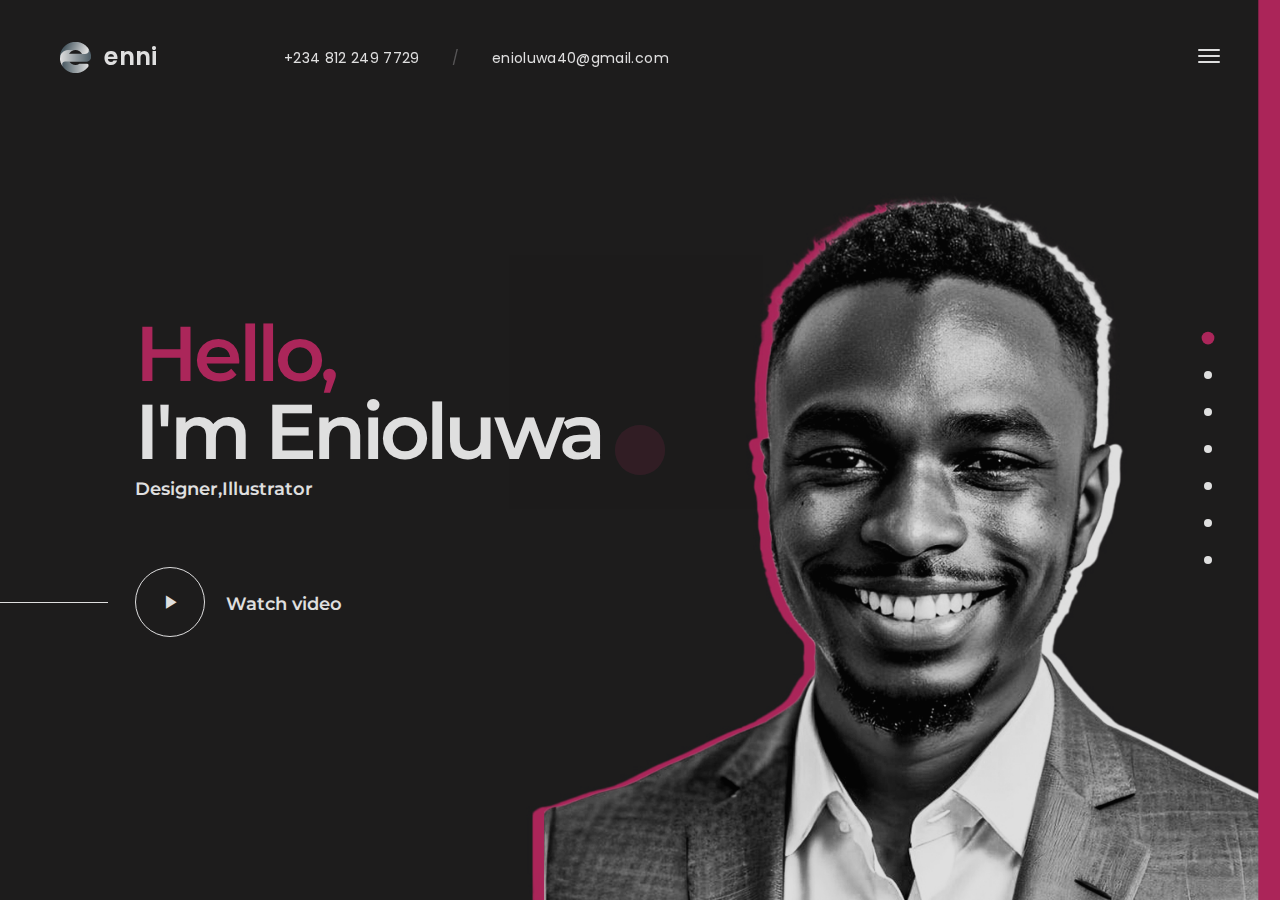
==== index.html @ 9df70bb2 "new commit" ====
<!DOCTYPE HTML>
<html lang="en">

<head>
  <meta charset="utf-8">
  <meta name="viewport" content="width=device-width, initial-scale=1">
  <meta name="description" content="">
  <meta name="author" content="">

  <!-- Favicons -->
  <link rel="shortcut icon" href="favicon.png">
  <link rel="apple-touch-icon" href="apple-touch-icon.png">
  <link rel="apple-touch-icon" sizes="72x72" href="apple-touch-icon-72x72.png">
  <link rel="apple-touch-icon" sizes="114x114" href="apple-touch-icon-114x114.png">

  <title>Enni - One page HTML Template</title>

  <!-- Styles -->
  <link href="https://fonts.googleapis.com/css?family=Montserrat:500,600,700&display=swap" rel="stylesheet">
  <link href="https://fonts.googleapis.com/css?family=Poppins:300,400,400i&display=swap" rel="stylesheet">
  <link href="css/style.css" rel="stylesheet" media="screen">
</head>

<body>
  <div class="animsition">
    <div class="loader">
      <div class="spinner">
        <div class="double-bounce1"></div>
        <div class="double-bounce2"></div>
      </div>
    </div>

    <!-- Content CLick Capture-->

    <div class="click-capture"></div>

    <!-- Sidebar Menu-->

    <div class="menu">
      <span class="close-menu icon-cross2 right-boxed"></span>
      <ul class="menu-list right-boxed">
        <li data-menuanchor="page1">
          <a href="#page1">Home</a>
        </li>
        <li data-menuanchor="page2">
          <a href="#page2">Specialization</a>
        </li>
        <li data-menuanchor="page3">
          <a href="#page3">Resume</a>
        </li>
        <li data-menuanchor="page4">
          <a href="#page4">My Works</a>
        </li>
        <li data-menuanchor="page7">
          <a href="#page7">Testimonials</a>
        </li>
        <li data-menuanchor="page8">
          <a href="#page8">Contact</a>
        </li>
      </ul>
      <div class="menu-footer right-boxed">
        <div class="social-list">
          <a href="" class="icon ion-social-twitter"></a>
          <a href="" class="icon ion-social-facebook"></a>
          <a href="" class="icon ion-social-googleplus"></a>
          <a href="" class="icon ion-social-linkedin"></a>
          <a href="" class="icon ion-social-dribbble-outline"></a>
        </div>
        <div class="copy">© enni 2022. All Rights Reseverd</div>
      </div>
    </div>

    <!-- Navbar -->

    <header class="navbar navbar-fullpage boxed">
      <div class="navbar-bg"></div>
      <a class="brand" href="#">
        <img alt="" src="images/brand.png">
        <div class="brand-info">
          <div class="brand-name">enni</div>
        </div>
      </a>

      <button type="button" class="navbar-toggle" data-toggle="collapse" data-target="#navbar-collapse"
        aria-expanded="false">
        <span class="icon-bar"></span>
        <span class="icon-bar"></span>
        <span class="icon-bar"></span>
      </button>

      <div class="contacts d-none d-md-block">
        <div class="contact-item">
          +234 812 249 7729
        </div>
        <div class="contact-item spacer">
          /
        </div>
        <div class="contact-item">
          <a href="mailto:enioluwa40@gmail.com">enioluwa40@gmail.com</a>
        </div>
      </div>
    </header>
    
    <div class="pagepiling">
      <div data-anchor="page1" class="pp-scrollable text-white section section-1">
        <div class="scroll-wrap">
          <div class="section-bg" style="background-image:url(images/bg/main.jpg);"></div>
          <div class="scrollable-content">
            <div class="vertical-centred">
              <div class="boxed boxed-inner">
                <div class="boxed">
                  <div class="container">
                    <div class="intro">
                      <div class="row">
                        <div class="col-md-8 col-lg-6">
                          <h2 class="display-2 text-white  wow fadeIn" data-wow-delay="0.5s"><span
                              class="text-primary">Hello,</span> <br>I'm Enioluwa</h2> 
                          <h6>Designer,Illustrator<h6>
                          <a class="popup-youtube" href="https://www.youtube.com/watch?v=8lq9DuwXoKM"><span
                              class="icon ion-ios-play"></span>Watch video </a>
                        </div>
                      </div>
                    </div>
                  </div>
                </div>
              </div>
            </div>
          </div>
        </div>
      </div>
      <div data-anchor="page2" class="pp-scrollable section section-2">
        <div class="scroll-wrap">
          <div class="scrollable-content">
            <div class="vertical-title text-white  d-none d-lg-block"><span>what I do</span></div>
            <div class="vertical-centred">
              <div class="boxed boxed-inner">
                <div class="boxed">
                  <div class="container">
                    <div class="intro">
                      <h2 class="title mb-5 pb-5"> <span class="text-primary">My</span> specialization</h2>
                      <div class="row-specialization row">
                        <div class="col-specialization col-md-6 col-lg-4">
                          <span class="icon-specialization icon-laptop-phone"></span>
                          <h4 class="text-uppercase">graphic Design</h4>
                          <p>My background includes corporate, agency and freelance graphic design experience, with a
                            history of leading print, and digital design projects. I
                            have worked on nationwide marketing, advertising, product launch and image campaigns for
                            popular brands and companies as well as startups and mid-size businesses.</p>
                        </div>
                        <div class="col-specialization col-md-6 col-lg-4">
                          <span class="icon-specialization icon-smartphone-embed"></span>
                          <h4 class="text-uppercase">Brand Design</h4>
                          <p> One of my best skills is the
                            ability to take the client’s ideas and make them come to life on the computer. I work well
                            with a team and I am just as effective working on my own without being distracted or losing
                            site of the task at hand.</p>
                        </div>
                        <div class="col-specialization col-md-6 col-lg-4">
                          <span class="icon-specialization icon-diamond2"></span>
                          <h4 class="text-uppercase">Illustration</h4>
                          <p>
                            In my current role as an Illustrator I work with clients to determine their needs
                            develop a mock sketch for review and then create a finished product; these illustrations are
                            used for various purposes including advertising books and personal artwork.</p>
                        </div>
                      </div>
                      <div class="view-all">
                        <a download="" href="Enioluwa Oyedemi-CV.pdf">
                          Download resume
                        </a>
                      </div>
                    </div>
                  </div>
                </div>
              </div>
            </div>
          </div>
        </div>
      </div>
      <!-- <div data-anchor="page3" class="pp-scrollable text-white section section-3"> -->
      <!-- <div class="scroll-wrap">
          <div class="section-bg mask" style="background-image:url(images/bg/resume.jpg);"></div>
          <div class="scrollable-content">
            <div class="vertical-title d-none d-lg-block"><span>resume</span></div>
            <div class="vertical-centred">
              <div class="boxed boxed-inner">
                <div class="boxed">
                  <div class="container">
                    <div class="intro">
                      <div class="row row-resume">
                        <div class="col-md-6 fadeY fadeY-1">
                          <h2 class="resume-header title">Education</h2>
                          <div class="col-resume">
                            <div class="resume-content">
                              <div class="resume-inner">
                                <div class="resume-row">
                                  <h6 class="resume-type">Specialization course</h6>
                                  <i class="resume-study">University of studies, Poland, Cracow<br>Jan 2004 - Dec
                                    2006</i>
                                  <p class="resume-text">Lorem ipsum dolor sit amet, consectetur adipisicing elit. Minus
                                    nobis animi assumenda sint recusandae! Dolor placeat debitis animi illum quo
                                    repellendus pariatur, enim</p>
                                </div>
                                <div class="resume-row">
                                  <h6 class="resume-type">Academy course</h6>
                                  <i class="resume-study">University of studies, Poland, Cracow<br>Jan 2004 - Dec
                                    2006</i>
                                  <p class="resume-text">Lorem ipsum dolor sit amet, consectetur adipisicing elit. Minus
                                    nobis animi assumenda sint recusandae! Dolor placeat debitis animi illum quo
                                    repellendus pariatur, enim </p>
                                </div>
                              </div>
                            </div>
                          </div>
                        </div>
                        <div class="col-md-6 pt-md-5 mt-md-5 fadeY fadeY-2">
                          <h2 class="resume-header title">Experience</h2>
                          <div class="col-resume">
                            <div class="resume-content">
                              <div class="resume-inner">
                                <div class="resume-row">
                                  <h6 class="resume-type">WEBDESIGNER & FRONT-END</h6>
                                  <i class="resume-study">University of studies, Poland, Cracow<br>Jan 2004 - Dec
                                    2006</i>
                                  <p class="resume-text">Lorem ipsum dolor sit amet, consectetur adipisicing elit. Minus
                                    nobis animi assumenda sint recusandae! Dolor placeat debitis animi illum quo
                                    repellendus pariatur, enim</p>
                                </div>
                                <div class="resume-row">
                                  <h6 class="resume-type">WORDPRESS DEVELOPER</h6>
                                  <i class="resume-study">University of studies, Poland, Cracow<br>Jan 2004 - Dec
                                    2006</i>
                                  <p class="resume-text">Lorem ipsum dolor sit amet, consectetur adipisicing elit. Minus
                                    nobis animi assumenda sint recusandae! Dolor placeat debitis animi illum quo
                                    repellendus pariatur, enim</p>
                                </div>
                              </div>
                            </div>
                          </div>
                        </div>
                      </div>
                    </div>
                  </div>
                </div>
              </div>
            </div>
          </div>
        </div> -->
      <!-- </div> -->
      <div data-anchor="page4" class="pp-scrollable section section-4">
        <div class="scroll-wrap">
          <div class="section-bg bg-about" style="background-image:url(images/bg/about.jpg);"></div>
          <div class="scrollable-content">
            <div class="vertical-title text-white  d-none d-lg-block"><span>about me</span></div>
            <div class="vertical-centred">
              <div class="boxed boxed-inner">
                <div class="boxed">
                  <div class="container">
                    <div class="intro">
                      <div class="row align-items-center">
                        <div class="col-lg-6 offset-xl-1">
                          <div class="experience-box">
                            <div class="experience-content">
                              <div class="experience-number">5</div>
                              <div class="experience-info">
                                <div>Years<br>Experience<br>Working</div>
                              </div>
                            </div>
                          </div>
                        </div>
                        <div class="col-lg-5 mt-5 mt-xl-0">
                          <h2 class="title"> <span class="text-primary">About</span> me</h2>
                          Enthusiastic Graphic web designer eager to contribute to team success through hard work,
                          attention to detail and excellent organizational skills.
                          <br><br>
                          Clear understanding of design principles and training in different design softwares.
                          Motivated to learn, grow and excel in organization.
                          <div class="progress-bars">
                            <div class="clearfix">
                              <div class="number float-left">Graphic Design</div>
                              <div class="number float-right">90%</div>
                            </div>
                            <div class="progress">
                              <div class="progress-bar-wrp">
                                <div class="progress-bar" role="progressbar" style="width: 90%" aria-valuenow="0"
                                  aria-valuemin="0" aria-valuemax="100"></div>
                              </div>
                            </div>
                            <div class="clearfix">
                              <div class="number float-left">Brand Design</div>
                              <div class="number float-right">85%</div>
                            </div>
                            <div class="progress">
                              <div class="progress-bar-wrp">
                                <div class="progress-bar" role="progressbar" style="width: 85%" aria-valuenow="25"
                                  aria-valuemin="0" aria-valuemax="100"></div>
                              </div>
                            </div>
                            <div class="clearfix">
                              <div class="number float-left">Illustration</div>
                              <div class="number float-right">80%</div>
                            </div>
                            <div class="progress">
                              <div class="progress-bar-wrp">
                                <div class="progress-bar" role="progressbar" style="width: 80%" aria-valuenow="25"
                                  aria-valuemin="0" aria-valuemax="100"></div>
                              </div>
                            </div>
                          </div>
                        </div>
                      </div>
                    </div>
                  </div>
                </div>
              </div>
            </div>
          </div>
        </div>
      </div>
      <div data-anchor="page5" class="pp-scrollable text-white section section-5">
        <div class="scroll-wrap">
          <div class="bg-changer">
            <div class="section-bg" style="background-image:url(images/bg/project3.jpg);"></div>
            <div class="section-bg" style="background-image:url(images/bg/project2.jpg);"></div>
            <div class="section-bg" style="background-image:url(images/bg/project1.jpg);"></div>
            <div class="section-bg" style="background-image:url(images/bg/project4.jpg);"></div>
          </div>
          <div class="scrollable-content">
            <div class="vertical-title  d-none d-lg-block"><span>my works</span></div>
            <div class="vertical-centred">
              <div class="boxed boxed-inner">
                <div class="boxed">
                  <div class="container">
                    <div class="intro">
                      <div class="row">
                        <div class="col-md-12">
                          <div class="project-row">
                            <a class="active" href="project-graphic.html">
                              <span class="project-number">01</span>
                              <h2 class="project-title">Graphic Design</h2>

                            </a>
                          </div>
                          <div class="project-row">
                            <a href="project-detail.html">
                              <span class="project-number">02</span>
                              <h2 class="project-title">Branding</h2>

                            </a>
                          </div>
                          <div class="project-row">
                            <a href="project-illust.html">
                              <span class="project-number">03</span>
                              <h2 class="project-title">Illustration</h2>

                            </a>
                          </div>
                          <div class="project-row">
                            <a href="project-illustration.html">
                              <span class="project-number">04</span>
                              <h2 class="project-title">Motion Design</h2>

                            </a>
                          </div>
                         
                        </div>
                      </div>
                    </div>
                  </div>
                </div>
              </div>
            </div>
          </div>
        </div>
      </div>
      <div data-anchor="page6" class="pp-scrollable section section-6">
        <div class="scroll-wrap">
          <div class="scrollable-content">
            <div class="vertical-title text-white d-none d-lg-block"><span>partners</span></div>
            <div class="vertical-centred">
              <div class="boxed boxed-inner">
                <div class="boxed">
                  <div class="container">
                    <div class="intro">
                      <h2 class="title text-white"><span class="text-primary">Trusted</span> from Clients</h2>
                      <div class="row row-partners">
                        <div class="col-sm-6 col-md-4 col-xl-3 col-partner">
                          <div class="partner-inner"><img alt="" src="images/partners/1.png"></div>
                        </div>
                        <div class="col-sm-6 col-md-4 col-xl-3 col-partner">
                          <div class="partner-inner"><img alt="" src="images/partners/2.png"></div>
                        </div>
                        <div class="col-sm-6 col-md-4 col-xl-3 col-partner">
                          <div class="partner-inner"><img alt="" src="images/partners/3.png"></div>
                        </div>
                        <div class="col-sm-6 col-md-4 col-xl-3 col-partner">
                          <div class="partner-inner"><img alt="" src="images/partners/4.png"></div>
                        </div>
                        <div class="col-sm-6 col-md-4 col-xl-3 col-partner">
                          <div class="partner-inner"><img alt="" src="images/partners/5.png"></div>
                        </div>
                        <div class="col-sm-6 col-md-4 col-xl-3 col-partner">
                          <div class="partner-inner"><img alt="" src="images/partners/6.png"></div>
                        </div>
                        <div class="col-sm-6 col-md-4 col-xl-3 col-partner">
                          <div class="partner-inner"><img alt="" src="images/partners/7.png"></div>
                        </div>
                        <div class="col-sm-6 col-md-4 col-xl-3 col-partner">
                          <div class="partner-inner"><img alt="" src="images/partners/8.png"></div>
                        </div>
                        <div class="col-sm-6 col-md-4 col-xl-3 col-partner">
                          <div class="partner-inner"><img alt="" src="images/partners/9.png"></div>
                        </div>
                        <div class="col-sm-6 col-md-4 col-xl-3 col-partner">
                          <div class="partner-inner"><img alt="" src="images/partners/10.png"></div>
                        </div>
                        <div class="col-sm-6 col-md-4 col-xl-3 col-partner">
                          <div class="partner-inner"><img alt="" src="images/partners/11.png"></div>
                        </div>
                        <div class="col-sm-6 col-md-4 col-xl-3 col-partner">
                          <div class="partner-inner"><img alt="" src="images/partners/12.png"></div>
                        </div>
                      </div>
                    </div>
                  </div>
                </div>
              </div>
            </div>
          </div>
        </div>
      </div>
      <div data-anchor="page7" class="pp-scrollable text-white section section-7">
        <div class="scroll-wrap">
          <div class="section-bg" style="background-image:url(images/bg/reviews.jpg);"></div>
          <div class="bg-quote"></div>
          <div class="scrollable-content">
            <div class="vertical-title  d-none d-lg-block"><span>testimonials</span></div>
            <div class="vertical-centred">
              <div class="boxed boxed-inner">
                <div class="boxed">
                  <div class="container">
                    <div class="intro">
                      <div class="review-carousel owl-carousel">
                        <div class="review-carousel-item">
                          <div class="review-row">
                            <div class="row">
                              <div class="col-md-5">
                                <div class="review-author">
                                  <div class="author-name">Preye Imabibo</div>
                                  <i>Chef de Cuisine - d'foodie kitchen</i>
                                </div>
                              </div>
                              <div class="col-md-7 text">
                                <p>"It’s like you read my mind with this lovely illustration. I love it. Thank you!"
                                </p>
                              </div>
                            </div>
                          </div>
                          <div class="review-row">
                            <div class="row">
                              <div class="col-md-5">
                                <div class="review-author">
                                  <div class="author-name">Kehinde Beyioku</div>
                                  <i>HR Business Partner, WorkForce Group</i>
                                </div>
                              </div>
                              <div class="col-md-7 text">
                                <p>Enioluwa is very coordinated, talented and creative professional who knows his
                                  onions. Having had mentoring session with him, he is very reliable, willing and open
                                  to learning and one who continually seeks to improve and develop personally,
                                  functionally and in whatever team he belong. He is always a positive addition to any
                                  project or team</p>
                              </div>
                            </div>
                          </div>
                          <div class="review-row">
                            <div class="row">
                              <div class="col-md-5">
                                <div class="review-author">
                                  <div class="author-name">Mayowa Olaleye</div>
                                  <i>Creative lead, ForeMedia Group</i>
                                </div>
                              </div>
                              <div class="col-md-7 text">
                                <p>Enioluwa expertly filled the Creative Designer role for my company’s recruitment. We
                                  hired him after seeing his online portfolio, and since then, he has completed numerous
                                  projects without any flaw.

                                  He is the most profound person I have met, and his ability to tackle any design
                                  problem is remarkable.

                                  Enioluwa will be a valuable asset to any company.</p>
                              </div>
                            </div>
                          </div>
                        </div>


                      </div>
                    </div>
                  </div>
                </div>
              </div>
            </div>
          </div>
        </div>
      </div>
      <div data-anchor="page8" class="pp-scrollable section section-8">
        <div class="scroll-wrap">
          <div class="section-bg" style="background-image:url(images/bg/contact.jpg);"></div>
          <div class="scrollable-content">
            <div class="vertical-title text-white d-none d-lg-block"><span>contact</span></div>
            <div class="vertical-centred">
              <div class="boxed boxed-inner">
                <div class="boxed">
                  <div class="container">
                    <div class="intro overflow-hidden">
                      <div class="row">
                        <div class="col-md-6">
                          <h2 class="title"><span class="text-primary">Ibadan</span>, Nigeria</h2>

                          <section class="contact-address">
                            <h3><a class="mail" href="mailto:enioluwa40@gmail.com"> enioluwa40@gmail.com</a></h3>
                            <h3><span class="phone">+234 812 249 7729</span></h3>
                          </section>
                        </div>
                        <div class="col-md-6">
                          <div class="contact-info">
                            <form class="js-form" novalidate="novalidate">
                              <div class="row">
                                <div class="form-group col-sm-6">
                                  <input type="text" name="name" required="" placeholder="Name*" aria-required="true">
                                </div>
                                <div class="form-group col-sm-6">
                                  <input type="email" required="" name="email" placeholder="Email*">
                                </div>
                                <div class="form-group col-sm-12">
                                  <input type="text" name="subject" placeholder="Subject (Optinal)">
                                </div>
                                <div class="form-group col-sm-12">
                                  <textarea name="message" required="" placeholder="Message*"></textarea>
                                </div>
                                <div class="form-group form-group-message col-sm-12">
                                  <span id="success" class="text-primary">Thank You, your message is successfully
                                    sent!</span>
                                  <span id="error" class="text-primary">Sorry, something went wrong </span>
                                </div>
                                <div class="col-sm-12"><button type="submit" class="btn">Contact me</button></div>
                              </div>
                            </form>
                          </div>
                        </div>
                      </div>
                    </div>
                  </div>
                </div>
              </div>
            </div>
          </div>
        </div>
      </div>
    </div>
  </div>
  <!-- jQuery -->

  <script src="js/jquery.min.js"></script>
  <script src="js/wow.min.js"></script>
  <script src="js/smoothscroll.js"></script>
  <script src="js/animsition.js"></script>
  <script src="js/jquery.validate.min.js"></script>
  <script src="js/jquery.magnific-popup.min.js"></script>
  <script src="js/owl.carousel.min.js"></script>
  <script src="js/jquery.pagepiling.min.js"></script>

  <!-- Scripts -->
  <script src="js/scripts.js"></script>
</body>

</html>
---- css/style.css ----
/* ------------------------------------------------------------------------------

  Template Name: Ramsay
  Description: Ramsay - Creative Personal Onepage HTML Template
  Author: Paul_tf
  Author URI: http://themeforest.net/user/paul_tf
  Version: 1.0
  
  1.  Global

      1.1 General
      1.2 Typography
      1.3 Fields
      1.4 Buttons
      1.5 Icons
      1.6 Loader
      1.7 Helpers

  2.  Navbar 

      2.1 Navbar elements
      2.2 Sidebar Menu
      
  3.  Homepage

      3.1 Sections
      3.2 Section Specialization
      3.3 Section Resume
      3.4 Section About
      3.5 Section Projects
      3.6 Section Partners
      3.7 Section Testimonials

  4. Project Detail

  5. Responsive styles

      5.1 Min width 576px
      5.2 Min width 768px
      5.3 Min width 992px
      5.4 Min height 500px
      5.5 Min height 600px
      5.6 Min height 700px



/*-------------------------------------------------------------------------------
 1. Global
-------------------------------------------------------------------------------*/



/* 1.1 General */



@import url('bootstrap.min.css');
@import url('bootstrap-grid.min.css');
@import url('animate.css');
@import url('ionicons.min.css');
@import url('linearicons.css');
@import url('animsition.css');
@import url('magnific-popup.css');
@import url('jquery.pagepiling.css');
@import url('owl.carousel.css');


html{
  font-size: 12px;
  -webkit-font-smoothing: antialiased;
}

body{
  font-family: 'Poppins', sans-serif;
  font-size: 1rem;
  font-weight: 400;
  letter-spacing: 0.025em;
  line-height: 1.9428;
  color: #717171;
  background: #1b1b1b;
  -webkit-overflow-scrolling:touch;
}

::-webkit-scrollbar{
  width: 8px;
  height: 8px;
}

::-webkit-scrollbar-thumb {
  cursor: pointer;
  background: #c32865;
}

::selection{
  background-color:#c32865;
  color:#fff;
}

-webkit-::selection{
    background-color:#c32865;
    color:#fff;
}

::-moz-selection{
    background-color:#c32865;
    color:#fff;
}



/* 1.2 Typography */



h1,
.h1{ 
  font-family: 'Montserrat', sans-serif;
  font-weight: 700;
  font-size: 3.428rem;
  line-height: 1.2;
  font-weight: 600;
  color: #fff;
  letter-spacing: -0.025em;
  margin:0.5em 0;
}

h2,
.h2{ 
  font-family: 'Montserrat', sans-serif;
  font-weight: 600;
  font-size: 3.371rem;
  line-height: 1.166;
  color: #fff;
  letter-spacing: 0;
  margin:2.6rem 0;
}

h3,
.h3{
  font-family: 'Montserrat', sans-serif;
  font-weight: 600;
  font-size: 2.142rem;
  line-height: 1.2;
  letter-spacing: -0.05em;
  color: #fff;
  margin:2.6rem 0;
}

h4,
.h4{
  font-family: 'Montserrat', sans-serif;
  font-weight: 600;
  font-size: 1.714rem;
  line-height: 1.25;
  letter-spacing: 0.025em;
  color: #fff;
  margin:2.6rem 0;
}

h5,
.h5{
  font-family: 'Montserrat', sans-serif;
  font-weight: 600;
  font-size: 1.571rem;
  line-height: 1.1;
  letter-spacing:0;
  color: #fff;
  margin:2.6rem 0;
}

h6,
.h6{
  font-family: 'Montserrat', sans-serif;
  font-weight: 600;
  font-size: 1.285rem;
  line-height: 1.3333;
  letter-spacing:0;
  color: #fff;
  margin:0.6rem 0;
}

h1 a,
.h1 a,
h2 a,
.h2 a,
h3 a,
.h3 a,
h4 a,
.h4 a,
h5 a,
.h5 a,
h6 a,
.h6 a{
  color:inherit;
}

h1 a:hover,
.h1 a:hover,
h2 a:hover,
.h2 a:hover,
h3 a:hover,
.h3 a:hover,
h4 a:hover,
.h4 a:hover,
h5 a:hover,
.h5 a:hover,
h6 a:hover,
.h6 a:hover{
  text-decoration: none;
}


strong{
  font-weight: 600;
}

p,
blockquote{
  margin-bottom: 2.6rem;
}

blockquote{
  font-size: 1.714rem;
  letter-spacing: 0.025em;
  line-height: 1.5;
  padding: 0;
  width: 80%;
  padding-left: 6.8rem;
  border-left: 0.3rem solid #c32865;
  margin-top: 5rem;
  color:#fff;
}

cite{
  display: block;
  color: #fff;
  font-weight: 600;
  letter-spacing: 0;
  font-style: normal;
}

a {
  color:#c32865;
  -webkit-transition: color .3s ease-out;
       -o-transition: color .3s ease-out;
          transition: color .3s ease-out;
}

a:hover {
  color:#c32865;
  outline: none;
}


a:focus{
  text-decoration: none;
}


/* 1.3 Fields */



input[type='text'],
input[type='address'],
input[type='url'],
input[type='password'],
input[type='email'],
input[type="search"],
input[type="tel"],
textarea{
  display: inline-block;
  width:100%;
  font-size: 1rem;
  border-radius: 0.75em;
  color: #fff;
  background-color:#2f2f2f;
  border:0;
  border-radius: 0;
  padding: 0.7rem 1rem 0.7rem;
  -webkit-box-shadow: 0 0 25px rgba(0,0,0,0.5);
          box-shadow: 0 0 25px rgba(0,0,0,0.5);
      -webkit-appearance: none;
  -webkit-transition: all .15s;
       -o-transition: all .15s;
          transition: all .15s;
}

textarea{
  padding-top: 0.8rem;
  height: 15rem;
  resize:none;
  -webkit-transition: all .3s;
       -o-transition: all .3s;
          transition: all .3s;
}

input[type='text']:focus,
input[type='address']:focus,
input[type='url']:focus,
input[type='password']:focus,
input[type='email']:focus,
input[type="search"]:focus,
input[type="tel"]:focus,
textarea:focus{
  border-color: #c32865;
  outline: 0;
  color: #fff;
}


input::-moz-placeholder {
  color: #999999;
  opacity: 1;
}

input:-ms-input-placeholder {
  color: #999;
}

input::-webkit-input-placeholder {
  color: #999;
}

textarea::-moz-placeholder{
  color: #999;
  opacity: 1;
}

textarea:-ms-input-placeholder {
  color: #999;
}

textarea::-webkit-input-placeholder {
  color: #999;
}

.form-group{
  margin-bottom: 30px;
}

label.error{
  color: #fff;
  margin:0.8rem 0 0;
}



/* 1.4 Buttons */



.btn{
  color:#fff;
  letter-spacing: 0.025em;
  font-size: 1rem;
  display: inline-block;
  border:0;
  border-radius: 0;
  padding: 1.1em 2.28em 1em;
  background-color: #c32865;
  text-decoration: none;
  -webkit-transition: all .3s ease-out!important;
          transition: all .3s ease-out!important;
}

.btn:hover,
.btn:focus{
  background-color:#f5468b;
  color: #fff;
  -webkit-box-shadow:none;
  box-shadow: none;
  outline: none!important;
}



/* 1.5 Icons */



.icon{
  display: inline-block;
}

.ion-ios-play{
  position:relative;
  width: 5rem;
  height: 5rem;
  padding-left: 0.2rem;
  line-height: 5rem;
  text-align:center;
  border:1px solid #fff;
  border-radius: 50%;
  font-size: 1.5rem;
  margin-right:1.5rem;
  margin-top: 4rem;
  color: #fff;
  transition: all .3s ease-out;
}

.ion-ios-play:hover{
  color: #c32865;
  border: 1px solid #c32865;
}

.ion-ios-play:after {
  content: '';
  position: absolute;
  right: 100%;
  top:50%;
  height: 1px;
  width: 99999rem;
  background: #fff;
  margin-right: 2rem;
}



/* 1.6 Preloader */



.animsition{
  position:absolute;
  z-index: 1000;
  left: 0;
  width: 100%;
  top:0;
  height: 100%;
}

.loader{
  position: fixed;
  overflow: hidden;
  z-index: 1000;
  left: 0;
  top: 0;
  width: 100%;
  height: 100%;
  background:#1b1b1b;
  color:#4b4b4b;
  text-align: center;
}

.spinner {
  position: absolute;
  top: 50%;
  left: 50%;
  width: 50px;
  height: 50px;
  -webkit-transform: translate(-50%, -50%);
  -moz-transform: translate(-50%, -50%);
  -ms-transform: translate(-50%, -50%);
  -o-transform: translate(-50%, -50%);
  transform: translate(-50%, -50%);
}

.double-bounce1, .double-bounce2 {
  width: 100%;
  height: 100%;
  border-radius: 50%;
  background-color: #c32865;
  opacity: 0.6;
  position: absolute;
  top: 0;
  left: 0;
  -webkit-animation: sk-bounce 2.0s infinite ease-in-out;
  animation: sk-bounce 2.0s infinite ease-in-out;
}

.double-bounce2 {
  -webkit-animation-delay: -1.0s;
  animation-delay: -1.0s;
}

@-webkit-keyframes sk-bounce {
  0%, 100% { -webkit-transform: scale(0.0) }
  50% { -webkit-transform: scale(1.0) }
}

@keyframes sk-bounce {
  0%, 100% { 
    transform: scale(0.0);
    -webkit-transform: scale(0.0);
  } 50% { 
    transform: scale(1.0);
    -webkit-transform: scale(1.0);
  }
}



/* 1.7 Helpers */





.text-muted{
  color: #999!important;
}

.text-white{
  color: #fff;
}

.text-primary{
  color:#c32865!important;
}

.masked{
  position: relative;
}

.masked:before,
.masked-03:before{
  content:'';
  position: absolute;
  left: 0;
  top:0;
  width: 100%;
  height: 100%;
  background: #000;
  opacity: 0.1;
}

.masked-03:before{
  opacity: 0.3;
}



/*-------------------------------------------------------------------------------
  2. Navbar
-------------------------------------------------------------------------------*/



.navbar{ 
  position: absolute;
  display:block;
  z-index: 101;
  left:0;
  top:0;
  width:100%;
  padding-top: 2rem;
  padding-bottom: 2rem;
  color: #fff;
  margin:0;
  border-radius: 0;
  
}

.navbar-bg{
  content: '';
  position: absolute;
  left: 0;
  right: 0;
  top: -1px;
  width: 100%;
  height: 0;
  background: #272727;
  z-index: -1;
  box-shadow: none;
  -webkit-transition: all 0.3s cubic-bezier(0.37, 0.31, 0.2, 0.85);
  -o-transition: all 0.3s cubic-bezier(0.37, 0.31, 0.2, 0.85);
  transition: all 0.3s cubic-bezier(0.37, 0.31, 0.2, 0.85);
}

.navbar-fixed{
  position: fixed;
}

.navbar-fixed .navbar-bg{
  height: 100%;
  
  box-shadow: 0 0 35px rgba(0,0,0,0.2);
}

.navbar .brand{
  float: left;
  -webkit-transition: none;
  -o-transition: none;
  transition: none;
}



/* 2.1 Navbar elements */



.brand{
  line-height: 1.6;
  color: #fff;
  display: inline-block;
}

a.brand:hover,
a.brand:focus{
  text-decoration: none;
  color: #fff;
}

.brand img{
  display: inline-block;
  vertical-align:middle;
  margin-right: 0.65rem;
}

.brand-info{
  display: inline-block;
  vertical-align: middle;
}

.brand-name{
  font-weight: 600;
  font-size: 1.714rem;
  line-height: 1;
}

.brand-text{
  font-size: 0.857rem;
  font-weight: 300;
  margin-top: -0.3rem; 
}

.navbar-toggle{
  float: right;
  display: block;
  margin: 0;
  padding: 0;
  border-radius: 0;
  background: none;
  border: 0;
  margin-top:0.8rem;
}

.navbar-toggle:focus{
  outline:none;
}

.navbar-toggle .icon-bar{
  background-color: #fff;
  -webkit-transition: all 0.3s ease;
  -o-transition: all 0.3s ease;
  transition: all 0.3s ease;
  display: block;
  width: 22px;
  height: 2px;
  border-radius: 1px;
}

.navbar-toggle .icon-bar+.icon-bar {
    margin-top: 4px;
}

.navbar-toggle:hover .icon-bar{
  background-color:  #c32865;
}

.navbar .social-list{
  float: right;
  margin-right: 10%;
}

.social-list{
  overflow:hidden;
}

.social-list-bottom{
  display: none;
  position: absolute;
  z-index: 10;
  right:0;
  bottom:2.4rem;
  color: #000;
}


.social-list a{
  float: left;
  font-size: 1.428rem;
  line-height: 1;
  color:#fff;
  margin-left: 2rem;
}

.social-list a:first-child{
  margin-left: 0;
}

.social-list a:hover{
  color:#c32865;
  text-decoration: none;
}

.navbar-spacer{
  float: right;
  margin:-1rem 4.5rem 0;
  width: 1px;
  height: 3.3rem;
  background-color: #3c3c3c;
}

.navbar-address{
  float: right;
  font-weight: 600;
  text-transform: uppercase;
}

.contacts{
  float: left;
  margin-left: 9rem;
  margin-top:0.5rem;
}

.contacts .contact-item{
  display: inline-block;
  color: #fff;
  margin-right:2rem;
}

.contacts .contact-item a{
  color: #fff;
}


.contacts .contact-item.spacer{
  opacity: 0.3;
}

.contact-address{
  margin-top:2rem;
}

#success,
#error{
  display:none;
}

.form-group-message{
  display:none;
}

/* 2.2 Sidebar menu */



.click-capture{
  position: fixed;
  top: 0;
  left: 0;
  width: 100%;
  height: 100%;
  visibility: hidden;
  z-index: 99;
  opacity: 0;
  background: rgba(0,0,0,.3);
  transition: opacity .5s;
}

.menu{
  position: fixed;
  top:0;
  bottom:0;
  right: 0;
  width: 100%;
  z-index: 102;
  background-color: #1b1b1b;
  -webkit-transform: translateX(100%);
  -ms-transform: translateX(100%);
  -o-transform: translateX(100%);
  transform: translateX(100%);
  -webkit-transition: all 0.6s ease;
  -o-transition: all 0.6s ease;
  transition: all 0.6s ease;
}

.close-menu{
  position: absolute;
  z-index: 2;
  top: 2.3rem;
  font-size: 1.6rem;
  line-height: 1;
  color: #fff;
  cursor: pointer;
  margin-top:0.8rem;
  -webkit-transition: all 0.3s ease;
  -o-transition: all 0.3s ease;
  transition: all 0.3s ease;
}

.close-menu:hover{
  color: #c32865;
}

.menu-list{
  opacity: 0;
  position: absolute;
  left: 0;
  top:5rem;
  bottom:10.5rem;
  padding-left: 15%;
  overflow-x:hidden;
  overflow-y:auto;
  -webkit-overflow-scrolling:touch;
  overflow-scrolling:touch;
  font-weight: 600;
  letter-spacing: -0.025rem;
  list-style: none;
  margin:0;
  -webkit-transform: translateY(3rem);
  -ms-transform: translateY(3rem);
  -o-transform: translateY(3rem);
  transform: translateY(3rem);
  -webkit-transition: transform 0.5s 0.6s ease, opacity 0.5s 0.6s ease;
  -o-transition: transform 0.5s 0.6s ease, opacity 0.5s 0.6s ease;
  transition: transform 0.5s 0.6s ease, opacity 0.5s 0.6s ease;
}

.menu-list li a{
  color: #636363;
}

.menu-list .active > a,
.menu-list li a:hover{
  text-decoration: none;
  color: #fff;
}

.menu-list > li{
  font-size: 1.65rem;
  line-height: 1;
}

.menu-list > li{
  margin-top: 2.7rem;
}

.menu-list > li:first-child{
  margin-top: 0;
}


.menu-list ul{
  display: none;
  list-style: none;
  padding:0;
  margin: 0;
}

.menu-list ul li{
  font-size: 1.142rem;
  margin-top: 1.142rem;
}

.menu-list ul li:first-child{
  margin-top:2.4rem;
}

.menu-footer{
  position: absolute;
  left: 15%;
  bottom: 4rem;
}

.menu-footer .social-list{
  opacity: 0;
  -webkit-transform: translateY(3rem);
  -ms-transform: translateY(3rem);
  -o-transform: translateY(3rem);
  transform: translateY(3rem);
  -webkit-transition: all 0.5s 0.7s ease;
  -o-transition: all 0.5s 0.7s ease;
  transition: all 0.5s 0.7s ease;
}

.menu-footer .social-list a{
  color: #7e7e7e;
  margin:0;
  margin-right:2.7rem;
}

.menu-footer .social-list a:last-child{
  margin-right: 0;
}

.menu-footer .social-list a:hover{
  color:#c32865;
}

.menu-footer .copy{
  opacity: 0;
  display: none;
  margin-top: 3.2rem;
  color: #fff;
  line-height: 1.71rem;
  -webkit-transform: translateY(2rem);
  -ms-transform: translateY(2rem);
  -o-transform: translateY(2rem);
  transform: translateY(2rem);
  -webkit-transition: all 0.5s 0.9s ease;
  -o-transition: all 0.5s 0.9s ease;
  transition: all 0.5s 0.9s ease;
}

.menu-is-opened .click-capture{
  visibility: visible;
  opacity: 1;
}

.menu-is-opened .menu{
  -webkit-transform: translateX(0);
  -ms-transform: translateX(0);
  -o-transform: translateX(0);
  transform: translateX(0);
  box-shadow: 0 0 25px rgba(0,0,0,0.07);
}

.menu-is-opened .menu .menu-lang,
.menu-is-opened .menu-list,
.menu-is-opened .menu .menu-footer .social-list,
.menu-is-opened .menu .menu-footer .copy{
  -webkit-transform: translate(0);
  -ms-transform: translate(0);
  -o-transform: translate(0);
  transform: translate(0);
  opacity: 1;
}

.menu-is-closed .menu .menu-lang,
.menu-is-closed .menu .menu-list,
.menu-is-closed .menu .menu-footer .social-list,
.menu-is-closed .menu .menu-footer .copy{
  opacity: 0;
  -webkit-transition-delay: 0s;
  -o-transition-delay:0s;
  transition-delay: 0s;
}




/*-------------------------------------------------------------------------------
  3. Homepage
-------------------------------------------------------------------------------*/



.boxed{
  padding-left: 1.7rem;
  padding-right: 1.7rem;
}


.left-boxed{
  left: 1.7rem;
}

.right-boxed{
  right:1.7rem!important;
}

.copy-bottom{
  display: none;
  position: absolute;
  z-index: 10;
  left:0;
  bottom:2.4rem;
  color: #000;
}

.copy-bottom.white{
  color: #fff;
}

#pp-nav{
  z-index: 100;
  width: 2.1428rem;
  margin-top:0!important;
  -webkit-transform: translateY(-50%);
  -ms-transform: translateY(-50%);
  -o-transform: translateY(-50%);
  transform: translateY(-50%);
}

#pp-nav.right{
  right:0;
}

#pp-nav .pp-nav-up,
#pp-nav .pp-nav-down{
  display: none;
  font-size: 1.3428rem;
  cursor: pointer;
  color: #000;
  text-align: center;
  -webkit-transition: all 0.3s ease;
  -o-transition: all 0.3s ease;
  transition: all 0.3s ease;
}

#pp-nav .pp-nav-up{
  margin-bottom: 3.5rem;
}

#pp-nav .pp-nav-down{
  margin-top: 3.5rem;
}

#pp-nav li, .pp-slidesNav li{
  margin:1.928rem auto;
  width: 10px;
  height: 10px;
}

#pp-nav span, .pp-slidesNav span{
  left: 0;
  top: 0;
  cursor: pointer;
  width: 8px;
  height: 8px;
  background: #000;
  border: 0;
  -webkit-transition: all 0.3s ease;
  -o-transition: all 0.3s ease;
  transition: all 0.3s ease;

}

#pp-nav .pp-nav-up:hover,
#pp-nav .pp-nav-down:hover,
#pp-nav.white .pp-nav-up:hover,
#pp-nav.white .pp-nav-down:hover{
  color: #c32865;
}

#pp-nav.white .pp-nav-up,
#pp-nav.white .pp-nav-down{
  color: #fff;
}

#pp-nav.white span, .pp-slidesNav span{
  background: #fff;
}

#pp-nav li .active span, .pp-slidesNav .active span,
#pp-nav span:hover, .pp-slidesNav span:hover{
  opacity: 1;
}

#pp-nav li .active span, .pp-slidesNav .active span{
  opacity: 1;
  background: #c32865;
  transform:scale(1.6);
}



/* 3.1 Sections */



.pagepiling .section{
  background: #1b1b1b;
  padding-top: 10.3rem;
  padding-bottom: 6rem;
}

.pagepiling .pp-scrollable{
  padding: 0;
  overflow-x:hidden;
}

.pp-scrollable .vertical-centred{
  padding-top: 10.3rem;
  padding-bottom: 6rem;
}

.pp-scrollable .vertical-centred.v2{
  padding-top:6rem;
  padding-bottom: 9rem;
}

.scroll-wrap{
  position: relative;
  min-height: 100%;
}

.scrollable-content{
  white-space: nowrap;
  width: 100%;
  font-size: 0;
}

.scrollable-content:before{
  content: '';
  display: inline-block;
  height: 100vh;
  vertical-align: middle;
}

.vertical-centred{
  width: 100%;
  height: 100%;
  display: inline-block;
  vertical-align: middle;
  white-space: normal;
  font-size: 1rem;
}

.boxed-inner{
  position: relative;
  padding:0;
}

.section-bg{
  position: absolute;
  left: 0;
  top:0;
  width: 100%;
  height: 100%;
  background-size: cover;
  background-position: center;
}

.vertical-title{
  position: absolute;
  text-align: center;
  font-weight: 600;
  opacity: 0.05;
  font-size:9rem;
  top: 50%;
  left:8rem;
  transform: translateY(-50%);
}

.vertical-title span{
  position: absolute;
  top: 50%;
  left: 50%;
  transform: translate(-50%, -50%) rotate(-90deg);
  opacity: 0;
  overflow: hidden;
  transition: all 0.5s 0.6s;
  white-space: nowrap;
  letter-spacing: 2.5rem;
}

.section.active .vertical-title span{
  letter-spacing: 0;
  opacity: 1;
}

/*.section .intro{
  opacity: 0;
  transform:scale(1.05);
  -webkit-transition: all 0.35s 0.6s ease;
  -o-transition:all 0.35s 0.6s ease;
  transition: all 0.35s 0.6s ease;
}

.section.active .intro{
  opacity: 1;
  transform: scale(1) translate(0);
}*/


.fadeY{
  opacity: 0;
  transition:all 0.5s 1.5s ease;
  -webkit-transform: translateY(-2rem);
  -ms-transform: translateX(-2rem);
  -o-transform: translateY(-2rem);
  transform: translateY(-2rem);
}


.fadeY-1{
  transition:all 1s 0.5s;
}

.fadeY-2{
  transition:all 1s 1s;
}

.fadeY-3{
  transition:all 1s 1.5s;
}

.section.active .fadeY{
  opacity: 1;
  transform: translate(0);
}

.section .intro .project-title{
  opacity: 0;
  transition: all 0.5s;
  transform:translateY(2rem);
  transition-delay: 0.2s;
}

.section .intro .project-row:nth-child(2) .project-title{
  transition-delay: 0.4s;
}

.section .intro .project-row:nth-child(3) .project-title{
  transition-delay: 0.6s;
}

.section .intro .project-row:nth-child(4) .project-title{
  transition-delay: 0.8s;
}

.section.active .intro .project-title{
  transform:none;
  opacity: 1;
  transform:translateY(0);
}

.subtitle-top{
  line-height: 1.714;
  margin-top:0;
  margin-bottom: 2.8rem;
  letter-spacing: 0.1em;
}

.title{
  letter-spacing: -0.025em;
  line-height: 1.33333;
  margin:0 0 3rem;
}

.display-1{
  font-size: 4.28rem;
  line-height: 1;
  letter-spacing: -0.05em;
  margin:0;
}

.display-2{
  font-size: 5.54rem;
  font-weight: 600;
  line-height: 1;
  letter-spacing: -0.05em;
  margin: 0;
}


.popup-youtube{
  display:inline-block;
  color:#fff;
  font-size: 1.26rem;
}

.popup-youtube:hover{
  text-decoration: none;
}



/* 3.2 Section Specialization */



.icon-specialization{
  font-size:5rem;
  color:#c32865;
}

.row-specialization{
  margin:0 -2rem;
}

.col-specialization{
  padding:0 2rem;
}



/* 3.3 Section Resume */



.section-3 .vertical-centred{
  padding-top:6rem;
}
.resume-title{
  position: relative;
  color: #fff;
  margin:0 0 2rem;
}

.resume-header{
  position:relative;
  z-index: 2;
  top:5rem;
  padding:0 3.6rem;
  transition: all 0.5s;
}

.resume-row{
  position: relative;
  padding-bottom: 2.2rem;
  margin-bottom: 2.2rem;
  border-bottom: 1px solid #fff;
  transition:all 0.5s;
}

.resume-row:last-child{
  padding-bottom: 0;
  margin-bottom: 0;
  border:0;
}

.col-resume{
  position:relative;
  top:0;
  padding:2.2rem 3.6rem 3.6rem;
  background: rgba(255,255,255,0.1);
  transition:background 0.5s, top 0.5s;
}

.col-resume:hover{
  background: #c32865;
}

.resume-type{
  font-family: 'Montserrat', sans-serif;
  text-transform: uppercase;
  letter-spacing: 0.2rem;
  font-weight: 500;
  position: relative;
  font-size:1.125rem;
  margin-bottom: 1.2rem;
  transition: all 0.5s;
}

.resume-study{
  margin-bottom: 1rem;
}

.resume-date{
  font-size: 0.9rem;
  margin-bottom: 2rem;
}

.resume-text{
 margin-top:1.2rem;
 margin-bottom: 0;
}

.resume-text.last{
  margin-bottom: 0;
}



/* 3.4 Section About */



.experience-box{
  display:inline-block;
  font-weight: 300;
  position: relative;
  white-space:nowrap;
  padding:3.75rem;
  border:1px solid #fff;
}

.experience-border{
    position: absolute;
    display: inline-block;
    vertical-align: middle;
    width: 20.15rem;
    height: 41.15rem;
    border: 0.657rem solid #ffeb00;
    left: 5rem;
    top: -2rem;
}

.experience-content{
  display: inline-block;
  vertical-align: middle;
  position: relative;

}

.experience-number{
  font-family: 'Montserrat', sans-serif;
  font-size:23.142rem;
  line-height: 1;
  font-weight:400;
  color: #fff;
}

.experience-info{
  position:relative;
  font-size: 1.25rem;
  line-height: 1.481;
  color: #fff;
  text-align: right;
}

@media (min-width: 576px){
  .experience-info{
    margin-top:-1px;
  }
}

.experience-info div{
  display:inline-block;
  position:relative;
}

.experience-info div:after{
  position:absolute;
  right:100%;
  content:'';
  width:5rem;
  bottom: 0.8rem;
  height:1px;
  background: #fff;
}

.progress-bars{
  margin-top:3rem;
}

.progress{
  height: 2.9rem;
  margin-bottom: 2rem;
  border-radius:0;
  background:  #222222;
}

.progress:last-child{
  margin-bottom: 0;
}

.progress-bar-wrp{
  width: 0;
  overflow: hidden;
  transition:all 0.5s;
  height: 100%;
}

.progress:nth-child(2) .progress-bar-wrp{
  transition-delay:0.2s;
}

.progress:nth-child(4) .progress-bar-wrp{
  transition-delay:0.5s;
}

.progress:nth-child(6) .progress-bar-wrp{
  transition-delay:0.8s;
}

.section.active .progress-bar-wrp,
.pp-easing .progress-bar-wrp{
  width: 100%;
}

.progress-bar{
  background-color:#c32865;
  height: 100%;
}

.progress-bars .number{
  color:#fff;
  margin-bottom: 1rem;
}



/* 3.5 Section Projects*/



.bg-changer{
  position: absolute;
  left: 0;
  width: 100%;
  height: 100%;
  overflow:hidden;
}

.bg-changer .section-bg{
  opacity: 0;
  will-change: opacity, transform;
  -webkit-transform: scale(1);
  -ms-transform: scale(1);
  -o-transform: scale(1);
  transform: scale(1);
  -webkit-transition: opacity 0.5s 0.2s ease,  transform 5s 0.2s ease;
  -o-transition: opacity 0.5s 0.2s ease,  transform 5s 0.2s ease;
  transition: opacity 0.5s 0.2s ease, transform 5s 0.2s ease;
}

.section-bg.mask:after{
  content:'';
  width:100%;
  height:100%;
  position:absolute;
  background: rgba(0,0,0,0.4);
  transition: all 0.5s;
}

.section-bg.mask.hide:after{
  opacity: 0;
}


.bg-changer .active{
  opacity: 1;
  -webkit-transform: scale(1.05);
  -ms-transform:scale(1.05);
  -o-transform: scale(1.05);
  transform: scale(1.05);
}

.bg-changer .section-bg:first-child{
  opacity: 1;
}

.project-row{
  position: relative;
  margin-bottom: 3rem;
}

.view-all-projects,
.project-row,
.project-detail-row{
  padding-left:3rem;
}

.project-row:last-child{
  margin-bottom: 0;
}

.project-number{
  position: absolute;
  left: 0;
  top:1rem;
  font-size:1.25rem;
}

.project-row a,
.project-detail-row a{
  display:block;
  text-decoration: none;
  color:#fff;
  transition:opacity 0.3s;
}

.project-row a{
  opacity: 0.5;
}

.project-detail-row{
  position:relative;
}

.project-row a:after,
.project-row a.active:after,
.project-detail-row a:after{
  content:'';
  opacity:0;
  position: absolute;
  top:2.2rem;
  margin-left:-4rem;
  height: 1px;
  background: #fff;
  width:100000px;
  transition:opacity 0.3s;
}

.project-detail-row a:after{
  top:5.5vmin;
}

.project-row a:hover:after,
.project-row a.active:after,
.project-detail-row a:hover:after{
  opacity:1;
}

.project-row a.active{
  opacity: 1;
}

.project-title{
  font-size:3.68rem;
  font-weight: 400;
  margin:0;
}

.project-detail-row .project-title{
  font-size:9vmin;
}

.project-category{
  font-size: 1rem;
}

.view-all{
  position: relative;
  color: #fff;
  font-family: 'Montserrat', sans-serif;
  font-size:1.26rem;
  margin-top:2.3rem;
}

.view-all a{
  color:#fff;
  position: relative;
}

.view-all a:before{
  content: '';
  position: absolute;
  right: 100%;
  top: 50%;
  background: #fff;
  height: 1px;
  width: 1000000px;
  margin-right: 2rem;
}


.view-all a:hover{
  color:#c32865;
  text-decoration: none;
}

@media (min-width: 768px){

  .view-all-projects,
  .project-row,
  .project-detail-row{
    padding-left: 20%;
  }

  .project-title{
    font-size:4.68rem;
  }

  .project-row a:after,
  .project-row a.active:after,
  .project-detail-row{
    top:3rem;
  }

  .project-number{
    top:1.7rem;
  }
  
  .project-detail-row .project-number{
    top:3vmin;
  }
}


/* 3.6 Section Partners */



.row-partners{
  margin:0 -5rem 0;
}

.col-partner{
  padding:0 5rem;
  margin-top: 5rem;
  text-align: center;
  transition:all 0.7s;
  opacity: 0;
}

.section.active .col-partner{
  opacity: 1;
}

.section.active .col-partner:nth-child(1){
  transition-delay: 0.3s;
}

.section.active .col-partner:nth-child(2){
  transition-delay: 0.4s;
}

.section.active .col-partner:nth-child(3){
  transition-delay: 0.5s;
}

.section.active .col-partner:nth-child(4){
  transition-delay: 0.6s;
}

.section.active .col-partner:nth-child(5){
  transition-delay: 0.7s;
}

.section.active .col-partner:nth-child(6){
  transition-delay: 0.8s;
}

.section.active .col-partner:nth-child(7){
  transition-delay: 0.9s;
}

.section.active .col-partner:nth-child(8){
  transition-delay: 1s;
}

.section.active .col-partner:nth-child(9){
  transition-delay: 1.1s;
}

.section.active .col-partner:nth-child(10){
  transition-delay: 1.2s;
}

.section.active .col-partner:nth-child(11){
  transition-delay: 1.3s;
}

.section.active .col-partner:nth-child(12){
  transition-delay: 1.4s;
}

.col-partner img{
  margin:0 auto;
  max-width: 100%;
  opacity: 0.4;
}

.col-partner:hover img{
  opacity: 1;
  -webkit-transition: all 0.5s;
  -o-transition: all 0.5s;
  transition: all 0.5s;
}



/* 3.7 Section Testimonials */


.bg-quote{
  position: absolute;
  right:12%;
  top:20%;
}

.bg-quote:before{
  position: absolute;
  content:'';
  right:0;
  top:0;
  width: 138px;
  height: 276px;
  background: url(../images/bg/quote.png) no-repeat;
}

.bg-quote:after{
  position: absolute;
  content:'';
  right:138px;
  width: 138px;
  height: 276px;
  margin-right: 5.75rem;
  background: url(../images/bg/quote.png) no-repeat;
}

.review-row{
  position: relative;
  padding-top:2rem;
  padding-bottom: 2rem;
}

.review-row:before{
  content:'';
  position: absolute;
  top:0;
  left: 0;
  width: 100000px;
  height: 1px;
  background: #fff;
}

.review-carousel .text{
  font-weight: 300;
  font-size: 1.275rem;
  line-height: 1.675;
  margin:0;
}

.review-carousel .text p{
  margin:0;
}

.author-name{
  font-family: 'Montserrat', sans-serif;
  font-size: 1.125rem;
  text-transform: uppercase;
  line-height: 1.333;
  font-weight: 600;
  margin-bottom: 0.5rem;
}

.review-carousel .owl-nav{
  position: relative;
  top:0;
  margin-top:7.7vh;
  -webkit-transform: none;
  -ms-transform: none;
  -o-transform: none;
  transform: none;
}

.review-carousel .owl-prev,
.review-carousel .owl-next{
  font-size: 1.2857rem;
  width: 3.57rem;
  height: 3.57rem;
  line-height: 3.57rem;
  border:1px solid #fff;
  color: #fff;
  text-align: center;
  margin-right: 0.857rem;
}

.review-carousel .owl-prev:before{
  font-family: 'Linearicons';
  content: "\e93b";
}

.review-carousel .owl-next:before{
  font-family: 'Linearicons';
  content: "\e93c";
}

.review-carousel .owl-prev:hover,
.review-carousel .owl-next:hover{
  background: #fff;
  color: #000;
}

.review-carousel .owl-prev.disabled,
.review-carousel .owl-next.disabled{
  cursor: default;
}

.review-carousel .owl-prev.disabled:hover,
.review-carousel .owl-next.disabled:hover{
  background: none;
  color: #fff;
}

.owl-dots{
  text-align: center;
}

.owl-dot{
  display: inline-block;
}

.owl-dot span{
   display: block;
  width: 8px;
  height: 8px;
  background: #fff;
  position: relative;
  margin:0 10px;
  border-radius: 50%;
}

.owl-dot.active span{
  background: #c32865;
  transform:scale(1.4);
}



/* ------------------------------------------------------------------------------- */
/*  4. Project Detail
/* ------------------------------------------------------------------------------- */



.content{
  padding-top:10rem;
}

.row-project{
  margin-bottom: 2rem;
}
.image-holder{
  display:block;
  margin:3rem auto 2rem;
  max-width:80%;
}
.image-holders{
  display:block;
  margin:3rem auto 2rem;
  max-width:100%;
}

.social-list-detail{
  margin-top:10rem;
}

.social-list-detail a{
  font-size:2rem;
  color: #999;
}

.social-list-detail a:hover{
  color: #fff;
}

.col-project-name h1{
  margin-top:0;
}

.col-project-info p{
  margin-bottom: 0;
}

.col-project-info h5{
  margin-top: 0;
  margin-bottom: 1.2rem;

}

.project-detail-text{
  color: #fff;
  font-size:1.2rem;
  margin-bottom: 5rem;
}



/* ------------------------------------------------------------------------------- */
/*  5. Responsive styles
/* ------------------------------------------------------------------------------- */



/* 5.1 Min width 576px */



@media (min-width: 576px){

  .menu{
    width:50%;
  }
}


/* 5.2 Min width 768px */



@media (min-width: 768px){

  html{
    font-size: 13px;
  }



  /* Sidebar Menu */


  
  .menu{
    width: 50%;
  }


  /* Homepage */



  .boxed{
    padding-left: 3rem;
    padding-right: 3rem;
  }

  .boxed-inner{
    padding-left: 0;
  }

  .right-boxed{
    right: 3rem!important;
  }

  .left-boxed{
    left: 3rem;
  }



  /* Section About */



  .section-about{
    padding-top: 12rem;
  }

  .owl-dots{
    text-align: left;
    padding-left:calc(41% + 15px);
  }

}




/* 5.3 Min width 992px */



@media (min-width: 992px){

  html{
    font-size: 14px;
  }

  .navbar{
    padding:2.7rem 0;
  }



  /* Sidebar Menu */



  .menu{
    width:35%;
    max-width: 35rem;
  }



  /* Homepage */



  .boxed{
    padding-left: 4.2857rem;
    padding-right: 4.2857rem;
  } 

  .right-boxed{
    right:4rem!important;
  }

  .left-boxed{
    left: 4.2857rem;
  }
}


/* 5.4 Min Height 500px */



@media (min-height: 500px){

  #pp-nav .pp-nav-up,
  #pp-nav .pp-nav-down{
      display: block;
  }
  
}



/* 5.5 Min Height 600px */



@media (min-height: 600px){


  /* Sidebar Menu */


  .menu .menu-lang{
    top:7rem;
  }

  .menu-list{
    top:9rem;
    bottom: 20rem;
  }

  .menu-list > li{
    font-size: 1.7rem;
  }

  .menu-footer{
    bottom: 6rem;
  }

  .menu-footer .copy{
    display: block;
  }
}



/* 5.6 Min Height 700px */



@media (min-height: 700px){

  .copy-bottom{
    display: block;
  }

  .social-list-bottom{
    display: block;
  }
  
}
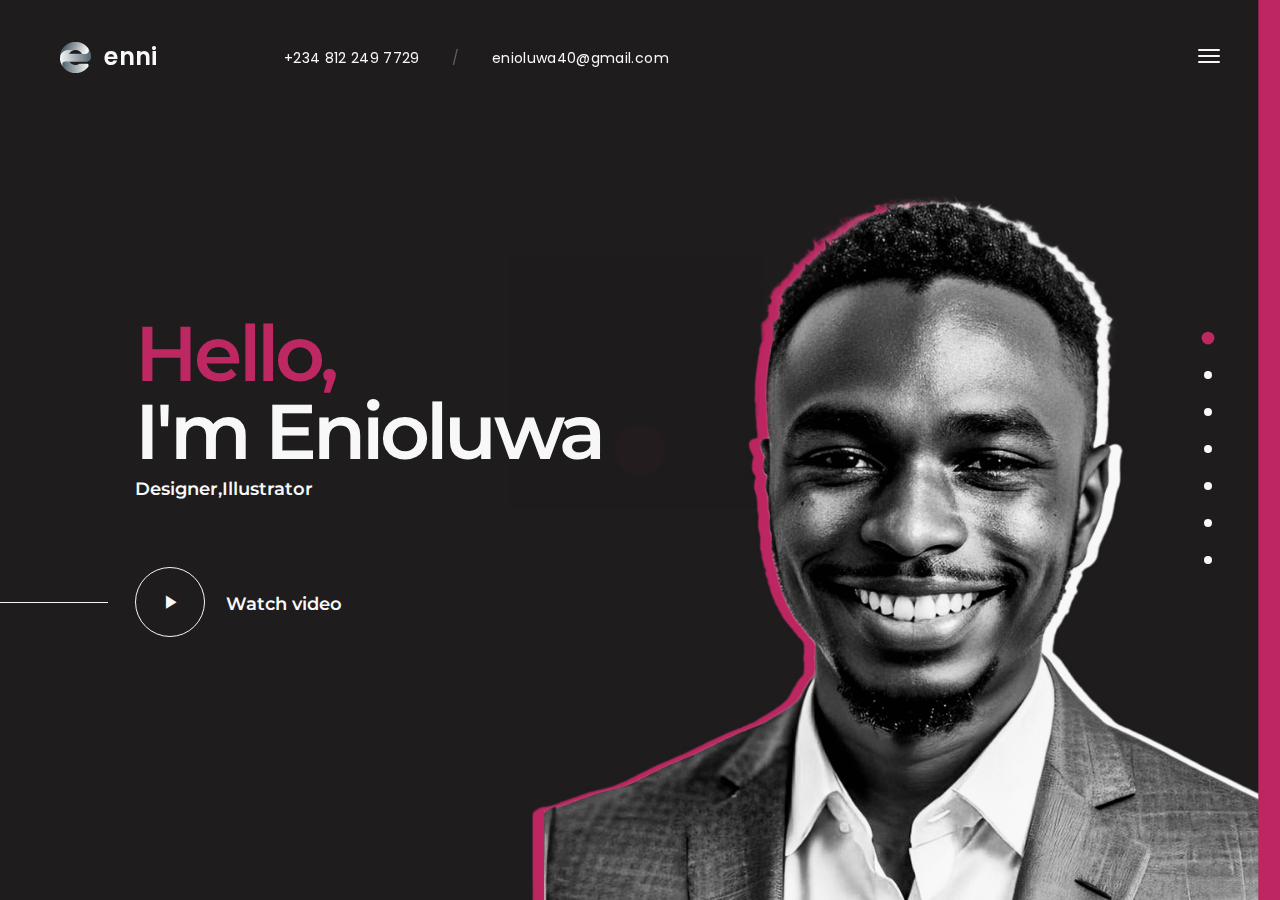
==== commit 388659f6: "Update index.html" ====
--- a/index.html
+++ b/index.html
@@ -344,7 +344,7 @@
                           <div class="project-row">
                             <a href="project-detail.html">
                               <span class="project-number">02</span>
-                              <h2 class="project-title">Branding</h2>
+                              <h2 class="project-title">Brand Design</h2>
 
                             </a>
                           </div>
